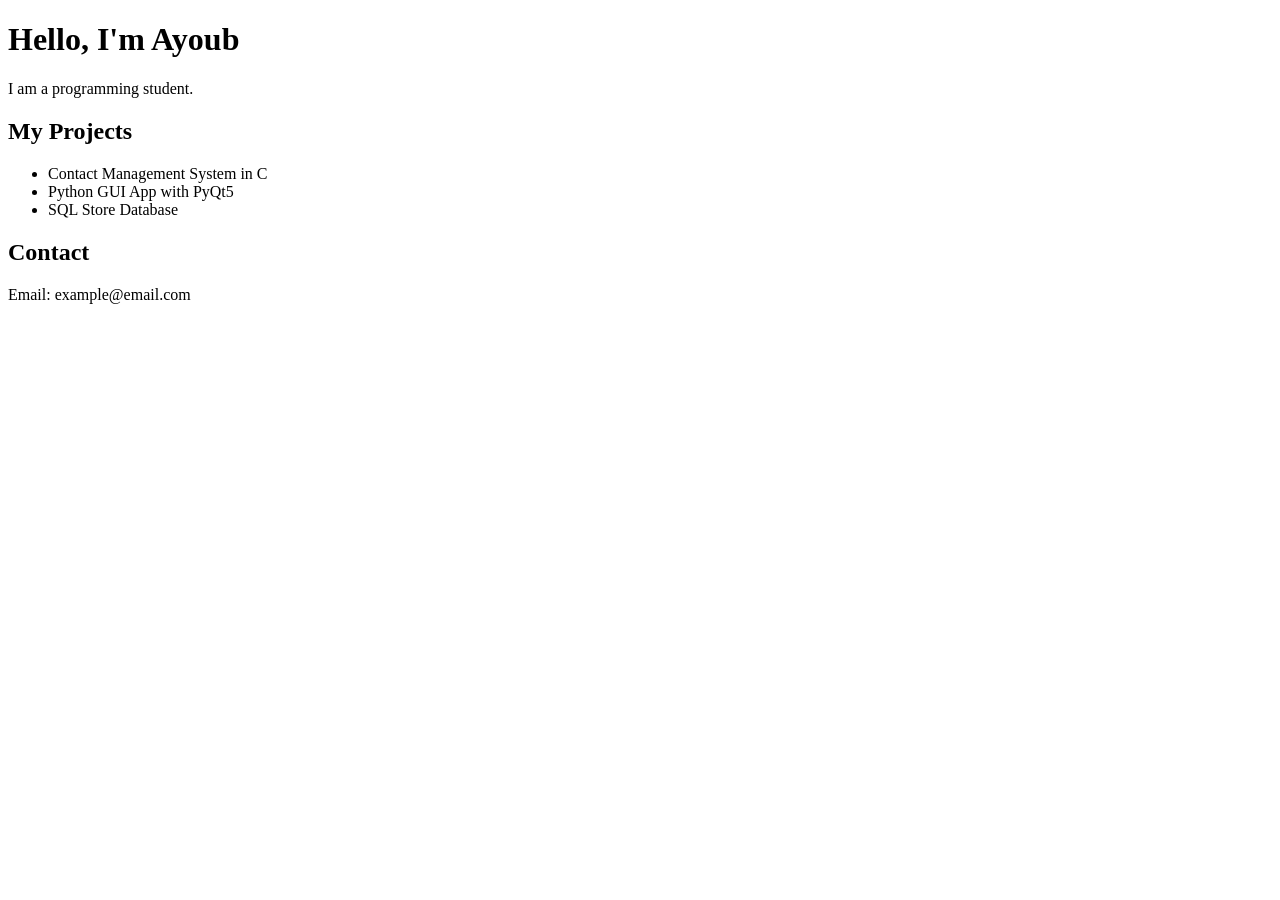
==== index.html @ 298e8391 "Update and rename dali.html to index.html" ====
<!DOCTYPE html>
<html>
<head>
<title>My Portfolio</title>
</head>

<body>

<h1>Hello, I'm Ayoub</h1>

<p>I am a programming student.</p>

<h2>My Projects</h2>

<ul>
<li>Contact Management System in C</li>
<li>Python GUI App with PyQt5</li>
<li>SQL Store Database</li>
</ul>

<h2>Contact</h2>

<p>Email: example@email.com</p>

</body>
</html>
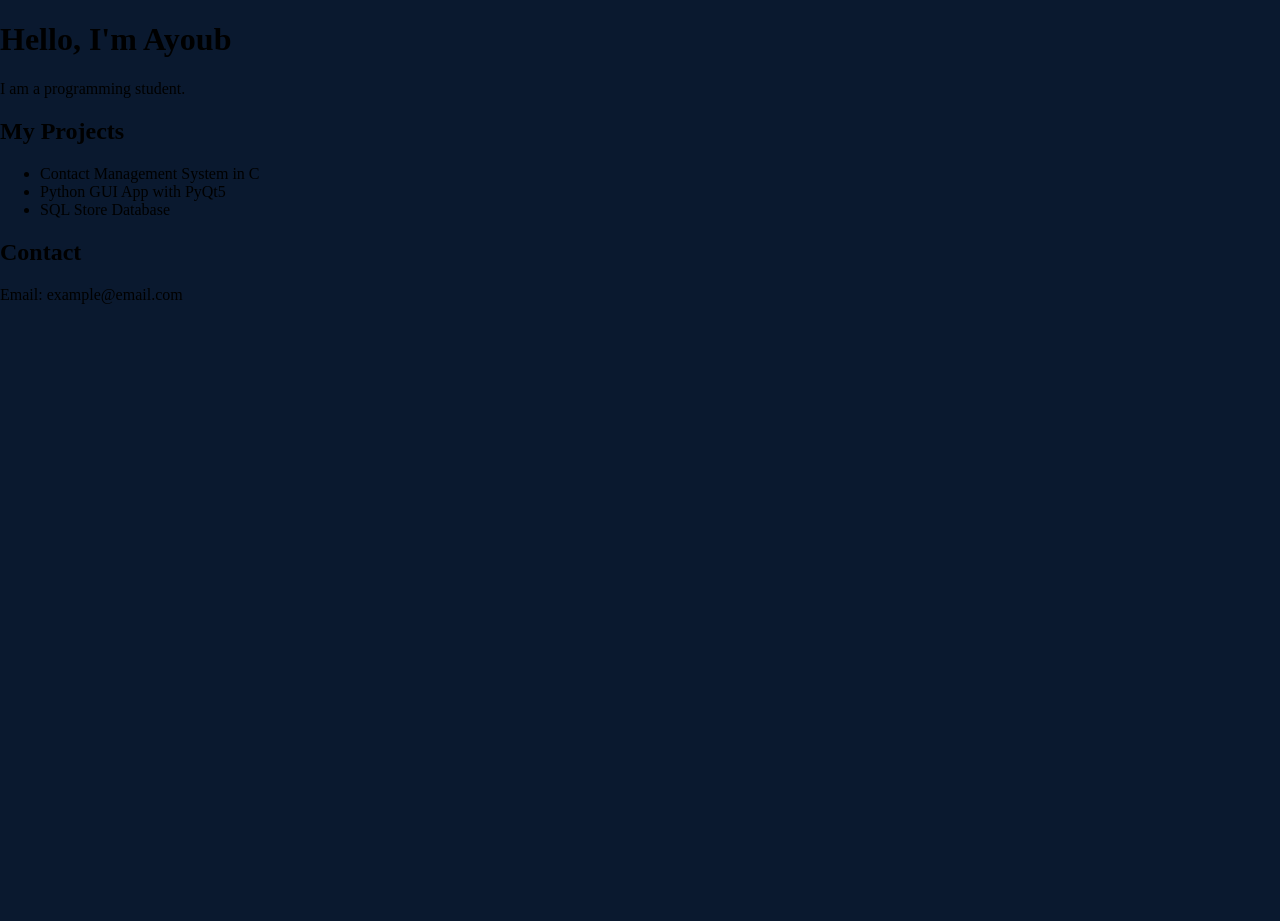
==== commit 35421df8: "Add files via upload" ====
--- a/index.html
+++ b/index.html
@@ -2,10 +2,11 @@
 <html>
 <head>
 <title>My Portfolio</title>
+<link rel="stylesheet" href="adsqd.css">
 </head>
 
 <body>
-
+<div class="background"></div>
 <h1>Hello, I'm Ayoub</h1>
 
 <p>I am a programming student.</p>
@@ -21,6 +22,6 @@
 <h2>Contact</h2>
 
 <p>Email: example@email.com</p>
-
+<script src="jav.js"></script>
 </body>
-</html>
+</html>
--- a/adsqd.css
+++ b/adsqd.css
@@ -0,0 +1,18 @@
+body {
+  margin: 0;
+  height: 100vh;
+  background: #0a192f;
+}
+
+.background {
+  position: fixed;
+  width: 100%;
+  height: 100%;
+  pointer-events: none;
+
+  background: radial-gradient(
+    circle at var(--x) var(--y),
+    rgba(100,255,218,0.15),
+    transparent 200px
+  );
+}
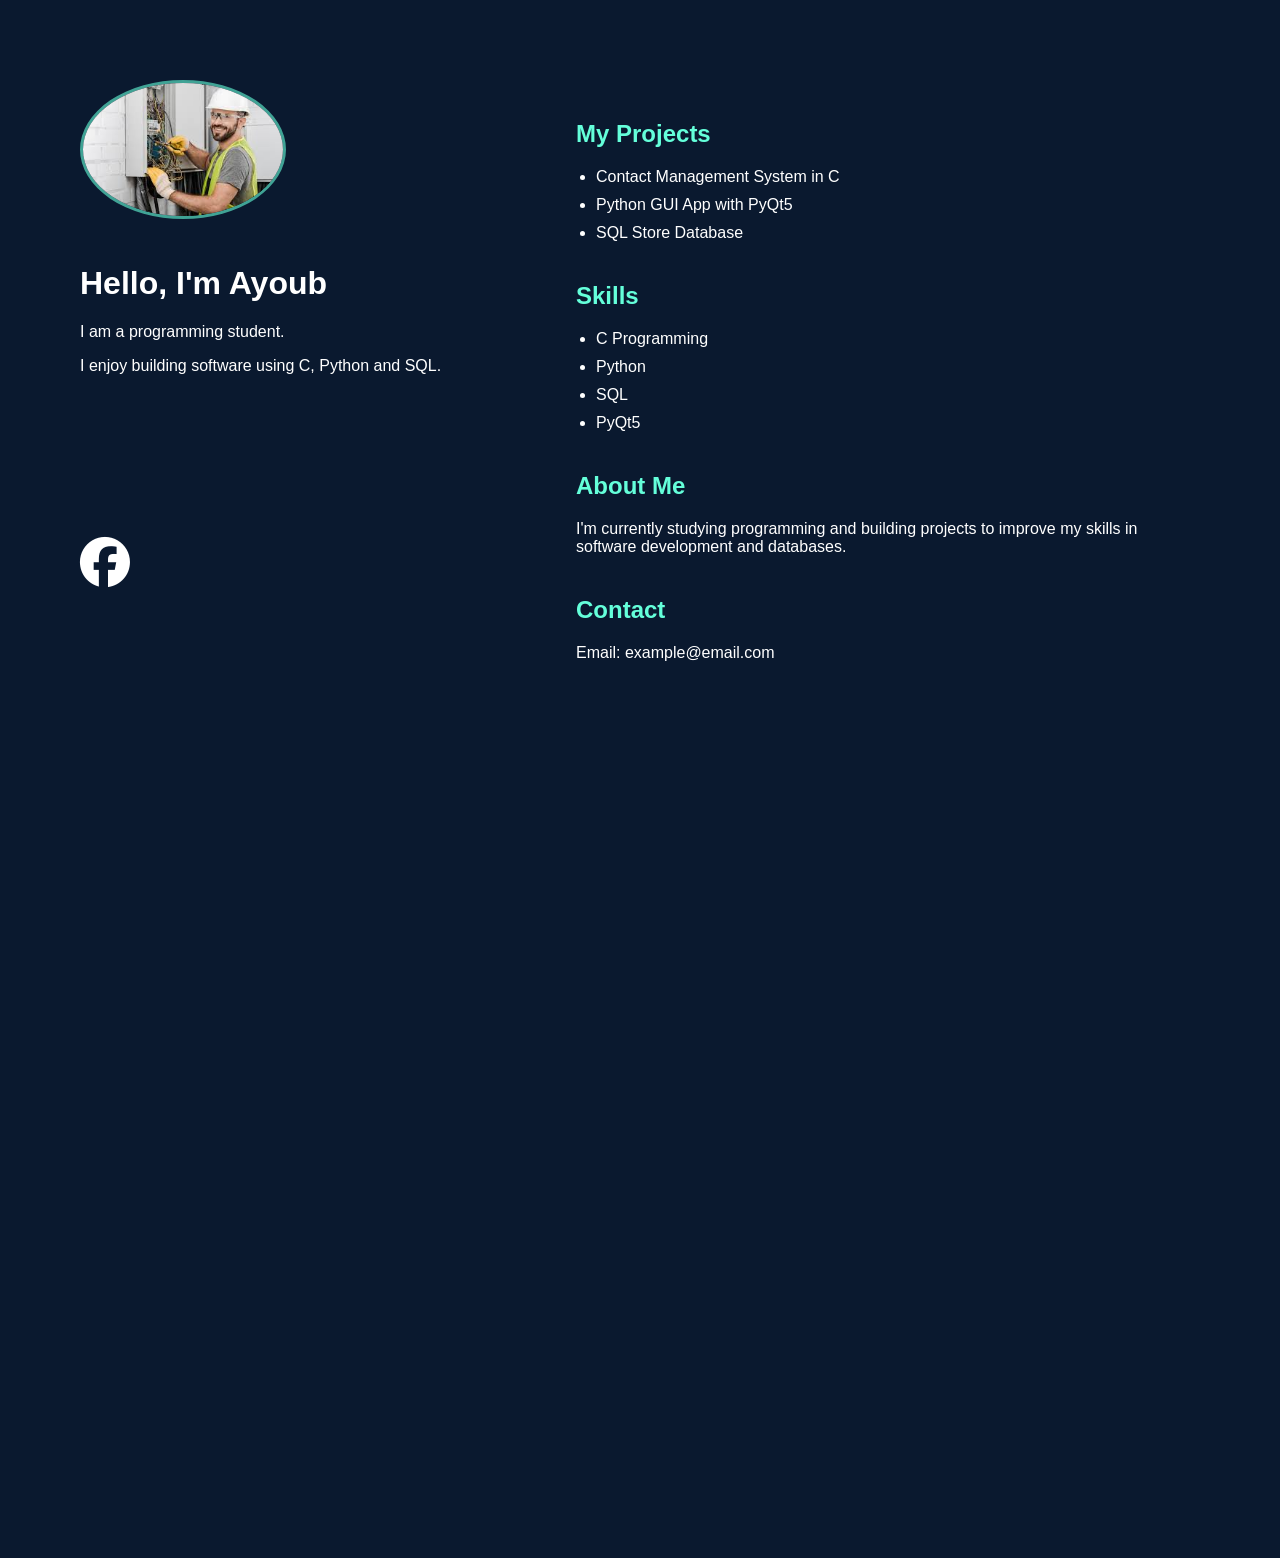
==== commit 8edc6fb2: "Add files via upload" ====
--- a/index.html
+++ b/index.html
@@ -3,25 +3,61 @@
 <head>
 <title>My Portfolio</title>
 <link rel="stylesheet" href="adsqd.css">
+<link rel="stylesheet" href="https://cdnjs.cloudflare.com/ajax/libs/font-awesome/6.5.0/css/all.min.css">
 </head>
 
 <body>
+
 <div class="background"></div>
-<h1>Hello, I'm Ayoub</h1>
 
-<p>I am a programming student.</p>
+<div class="container">
 
-<h2>My Projects</h2>
+    <div class="left">
+        <img src="images (7).jpg" alt="Profile Picture">
+        <h1>Hello, I'm Ayoub</h1>
+        <p>I am a programming student.</p>
+        <p>I enjoy building software using C, Python and SQL.</p>
+        <a class="linke" href="https://www.facebook.com/mohamedali.juini.10"><i class="fa-brands fa-facebook"></i></a>
+    </div>
+    
 
-<ul>
-<li>Contact Management System in C</li>
-<li>Python GUI App with PyQt5</li>
-<li>SQL Store Database</li>
-</ul>
+    <div class="right">
 
-<h2>Contact</h2>
+        <h2>My Projects</h2>
 
-<p>Email: example@email.com</p>
+        <ul>
+            <li>Contact Management System in C</li>
+            <li>Python GUI App with PyQt5</li>
+            <li>SQL Store Database</li>
+        </ul>
+
+        <h2>Skills</h2>
+
+        <ul>
+            <li>C Programming</li>
+            <li>Python</li>
+            <li>SQL</li>
+            <li>PyQt5</li>
+        </ul>
+
+        <h2>About Me</h2>
+
+        <p>
+        I'm currently studying programming and building projects to improve
+        my skills in software development and databases.
+        </p>
+
+        <h2>Contact</h2>
+
+        <p>Email: example@email.com</p>
+
+        <div style="height:800px"></div>
+
+    </div>
+
+</div>
+
 <script src="jav.js"></script>
+
 </body>
 </html>
--- a/adsqd.css
+++ b/adsqd.css
@@ -1,7 +1,8 @@
-body {
-  margin: 0;
-  height: 100vh;
-  background: #0a192f;
+body{
+  margin:0;
+  font-family:Arial;
+  background:#0a192f;
+  color:white;
 }
 
 .background {
@@ -13,6 +14,61 @@
   background: radial-gradient(
     circle at var(--x) var(--y),
     rgba(100,255,218,0.15),
-    transparent 200px
+    transparent 250px
   );
+}
+
+.container{
+  display:flex;
+  max-width:1200px;
+  margin:auto;
+}
+
+/* LEFT SIDE */
+
+.left{
+  width:40%;
+  height:100vh;
+  position:sticky;
+  top:0;
+  padding:80px 40px;
+}
+
+.left img{
+  width: 200px;
+  border-radius:50%;
+  margin-bottom:20px;
+  border:3px solid rgba(100,255,218,0.6);
+}
+
+/* RIGHT SIDE */
+
+.right{
+  width:60%;
+  padding:80px 40px;
+}
+
+.right h2{
+  margin-top:40px;
+  color:#64ffda;
+}
+
+ul{
+  padding-left:20px;
+}
+
+li{
+  margin-bottom:10px;
+}
+.linke{
+    margin-top: 160px;
+    display: block;
+    font-size: 50px;
+    color: rgb(255, 255, 255);
+    
+}
+.linke :hover{
+    color: red;
+    font-size: 60px;
+
 }
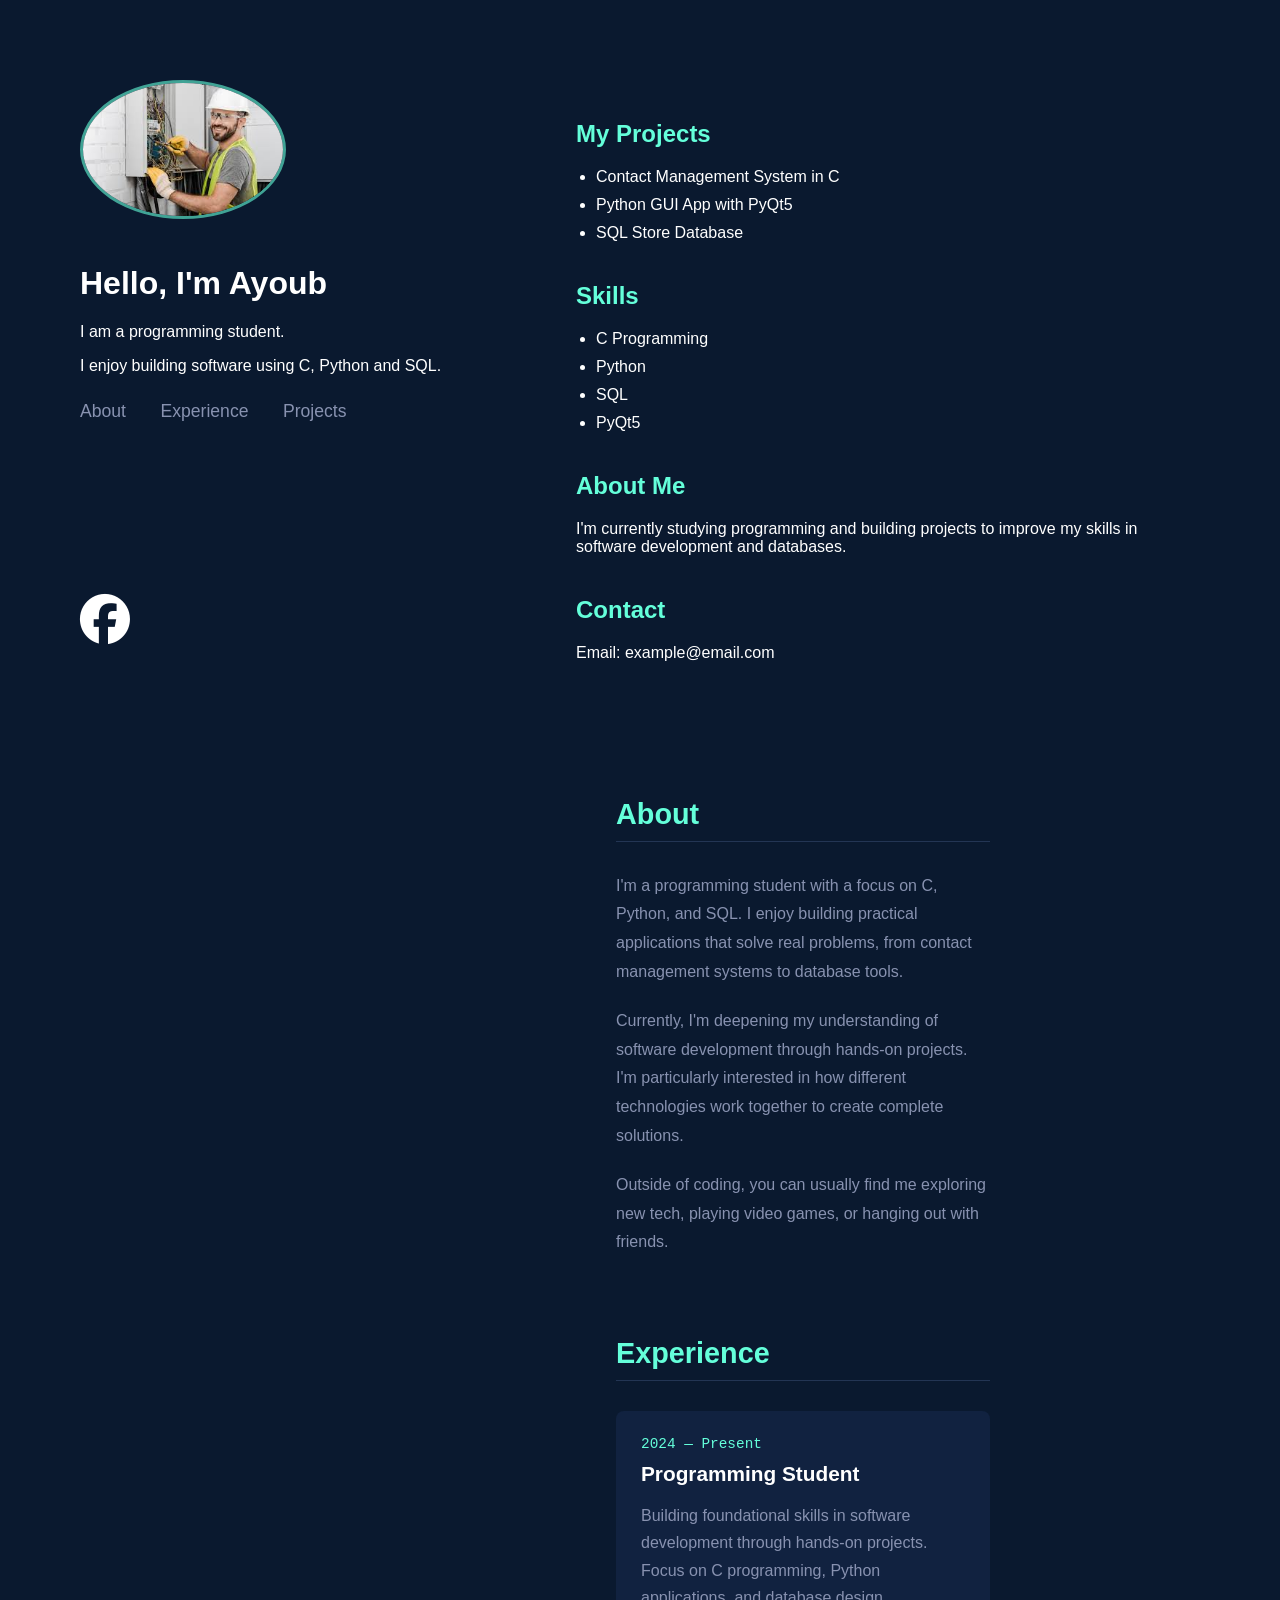
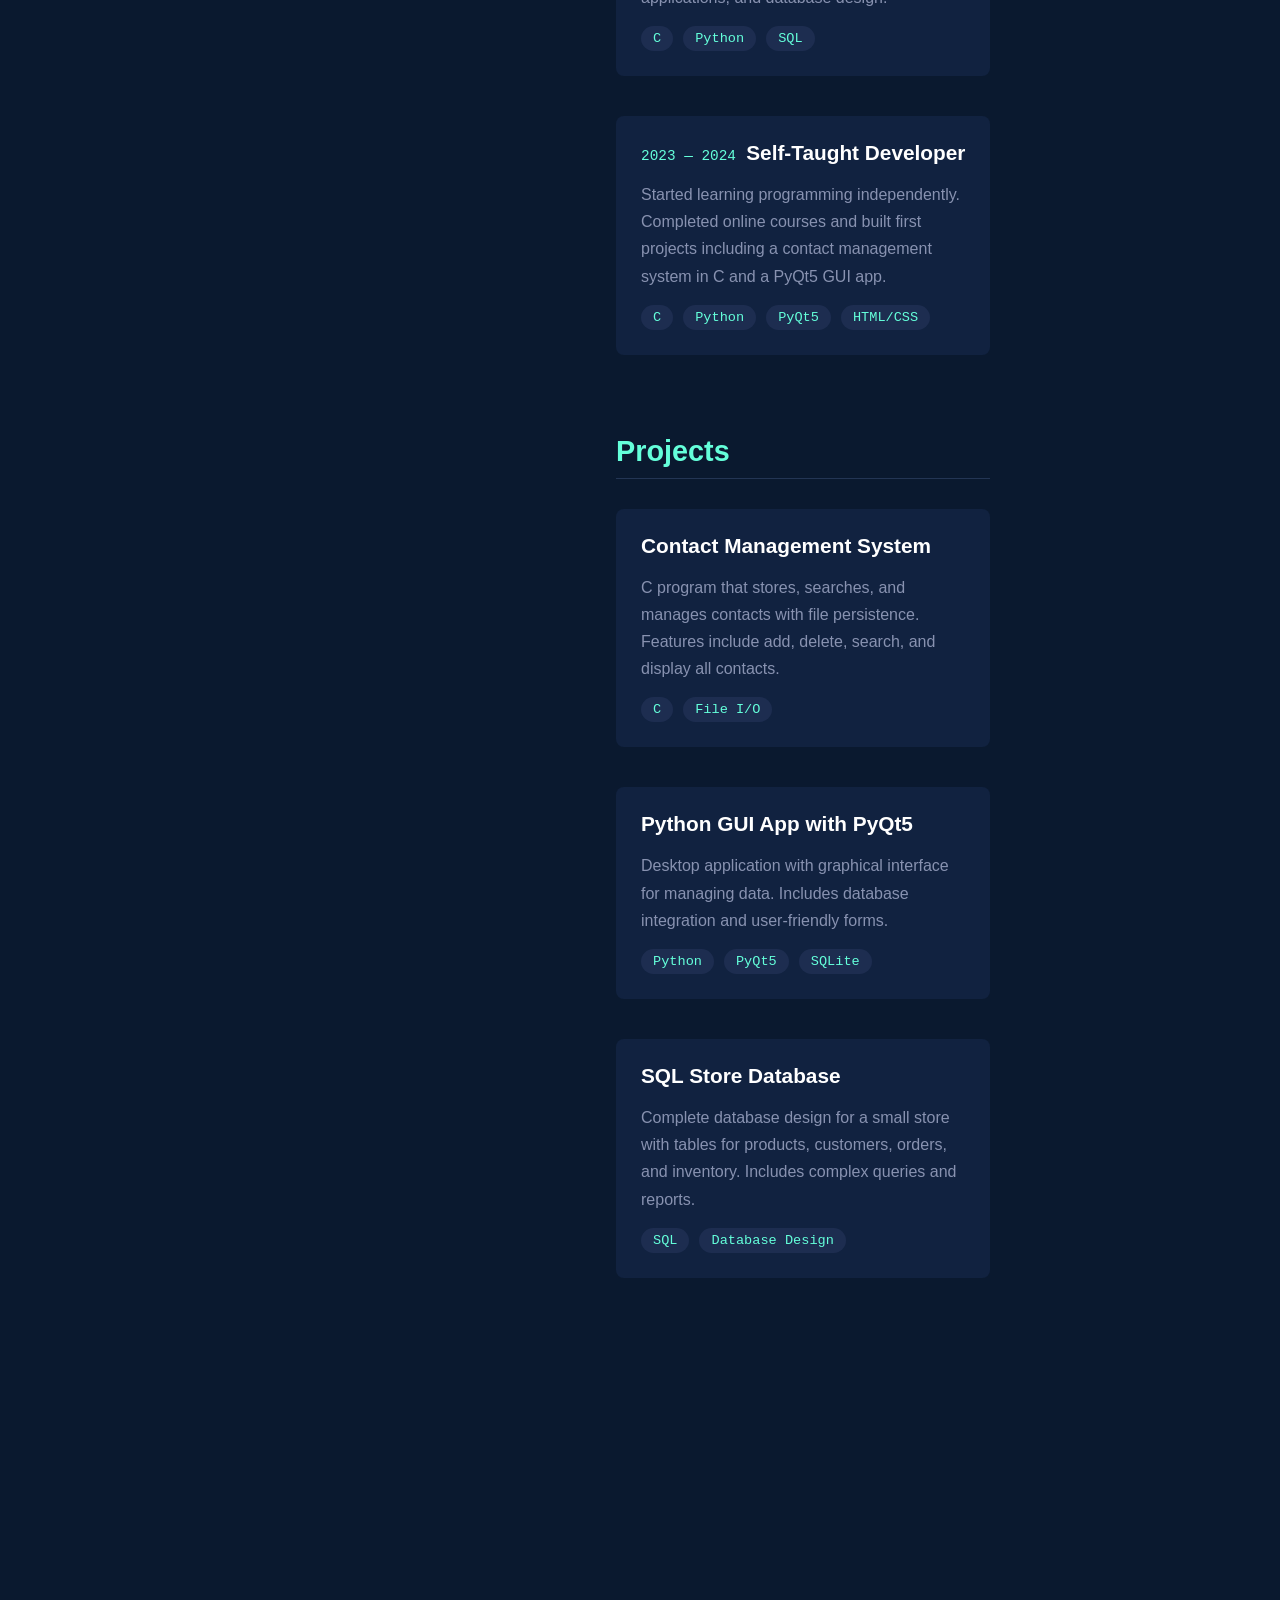
==== commit 1b75f53f: "Add files via upload" ====
--- a/index.html
+++ b/index.html
@@ -17,6 +17,11 @@
         <h1>Hello, I'm Ayoub</h1>
         <p>I am a programming student.</p>
         <p>I enjoy building software using C, Python and SQL.</p>
+          <nav class="section-nav">
+        <a href="#about" class="nav-link active">About</a>
+        <a href="#experience" class="nav-link">Experience</a>
+        <a href="#projects" class="nav-link">Projects</a>
+    </nav>
         <a class="linke" href="https://www.facebook.com/mohamedali.juini.10"><i class="fa-brands fa-facebook"></i></a>
     </div>
     
@@ -50,6 +55,85 @@
         <h2>Contact</h2>
 
         <p>Email: example@email.com</p>
+        <div class="right">
+    <!-- Navigation -->
+  
+
+    <!-- About Section -->
+    <section id="about" class="section">
+        <h2>About</h2>
+        <p>I'm a programming student with a focus on C, Python, and SQL. I enjoy building practical applications that solve real problems, from contact management systems to database tools.</p>
+        <p>Currently, I'm deepening my understanding of software development through hands-on projects. I'm particularly interested in how different technologies work together to create complete solutions.</p>
+        <p>Outside of coding, you can usually find me exploring new tech, playing video games, or hanging out with friends.</p>
+    </section>
+
+    <!-- Experience Section -->
+    <section id="experience" class="section">
+        <h2>Experience</h2>
+        
+        <div class="experience-item">
+            <div class="experience-header">
+                <span class="date">2024 — Present</span>
+                <h3>Programming Student</h3>
+            </div>
+            <p>Building foundational skills in software development through hands-on projects. Focus on C programming, Python applications, and database design.</p>
+            <div class="tech-tags">
+                <span>C</span>
+                <span>Python</span>
+                <span>SQL</span>
+            </div>
+        </div>
+
+        <div class="experience-item">
+            <div class="experience-header">
+                <span class="date">2023 — 2024</span>
+                <h3>Self-Taught Developer</h3>
+            </div>
+            <p>Started learning programming independently. Completed online courses and built first projects including a contact management system in C and a PyQt5 GUI app.</p>
+            <div class="tech-tags">
+                <span>C</span>
+                <span>Python</span>
+                <span>PyQt5</span>
+                <span>HTML/CSS</span>
+            </div>
+        </div>
+    </section>
+
+    <!-- Projects Section -->
+    <section id="projects" class="section">
+        <h2>Projects</h2>
+
+        <div class="project-item">
+            <h3>Contact Management System</h3>
+            <p>C program that stores, searches, and manages contacts with file persistence. Features include add, delete, search, and display all contacts.</p>
+            <div class="tech-tags">
+                <span>C</span>
+                <span>File I/O</span>
+            </div>
+        </div>
+
+        <div class="project-item">
+            <h3>Python GUI App with PyQt5</h3>
+            <p>Desktop application with graphical interface for managing data. Includes database integration and user-friendly forms.</p>
+            <div class="tech-tags">
+                <span>Python</span>
+                <span>PyQt5</span>
+                <span>SQLite</span>
+            </div>
+        </div>
+
+        <div class="project-item">
+            <h3>SQL Store Database</h3>
+            <p>Complete database design for a small store with tables for products, customers, orders, and inventory. Includes complex queries and reports.</p>
+            <div class="tech-tags">
+                <span>SQL</span>
+                <span>Database Design</span>
+            </div>
+        </div>
+    </section>
+
+    <div style="height:200px"></div>
+</div>
 
         <div style="height:800px"></div>
 
--- a/adsqd.css
+++ b/adsqd.css
@@ -71,4 +71,133 @@
     color: red;
     font-size: 60px;
 
+}
+/* Section Navigation */
+.section-nav {
+    position: sticky;
+    top: 80px;
+    margin-bottom: 50px;
+    padding: 10px 0;
+  
+    z-index: 10;
+}
+
+.nav-link {
+    color: #8892b0;
+    text-decoration: none;
+    margin-right: 30px;
+    font-size: 1.1rem;
+    padding-bottom: 5px;
+    border-bottom: 2px solid transparent;
+    transition: all 0.3s ease;
+}
+
+.nav-link:hover {
+    color: #64ffda;
+}
+
+.nav-link.active {
+    color: #64ffda;
+    border-bottom-color: #64ffda;
+}
+
+/* Sections */
+.section {
+    margin-bottom: 80px;
+    scroll-margin-top: 100px;
+}
+
+.section h2 {
+    color: #64ffda;
+    font-size: 1.8rem;
+    margin-bottom: 30px;
+    border-bottom: 1px solid #233554;
+    padding-bottom: 10px;
+}
+
+.section p {
+    color: #8892b0;
+    line-height: 1.8;
+    margin-bottom: 20px;
+}
+
+/* Experience Items */
+.experience-item {
+    margin-bottom: 40px;
+    padding: 25px;
+    background: #112240;
+    border-radius: 8px;
+    transition: transform 0.3s ease;
+}
+
+.experience-item:hover {
+    transform: translateY(-5px);
+}
+
+.experience-header {
+    display: flex;
+    justify-content: space-between;
+    align-items: baseline;
+    margin-bottom: 15px;
+    flex-wrap: wrap;
+    gap: 10px;
+}
+
+.experience-header .date {
+    color: #64ffda;
+    font-size: 0.9rem;
+    font-family: monospace;
+}
+
+.experience-header h3 {
+    color: #fff;
+    margin: 0;
+    font-size: 1.3rem;
+}
+
+.experience-item p {
+    color: #8892b0;
+    margin-bottom: 15px;
+    line-height: 1.7;
+}
+
+/* Project Items */
+.project-item {
+    margin-bottom: 40px;
+    padding: 25px;
+    background: #112240;
+    border-radius: 8px;
+    transition: transform 0.3s ease;
+}
+
+.project-item:hover {
+    transform: translateY(-5px);
+}
+
+.project-item h3 {
+    color: #fff;
+    margin: 0 0 15px 0;
+    font-size: 1.3rem;
+}
+
+.project-item p {
+    color: #8892b0;
+    margin-bottom: 15px;
+    line-height: 1.7;
+}
+
+/* Tech Tags (reuse for both experience and projects) */
+.tech-tags {
+    display: flex;
+    gap: 10px;
+    flex-wrap: wrap;
+}
+
+.tech-tags span {
+    background: #1d2d50;
+    color: #64ffda;
+    padding: 5px 12px;
+    border-radius: 20px;
+    font-size: 0.85rem;
+    font-family: monospace;
 }
